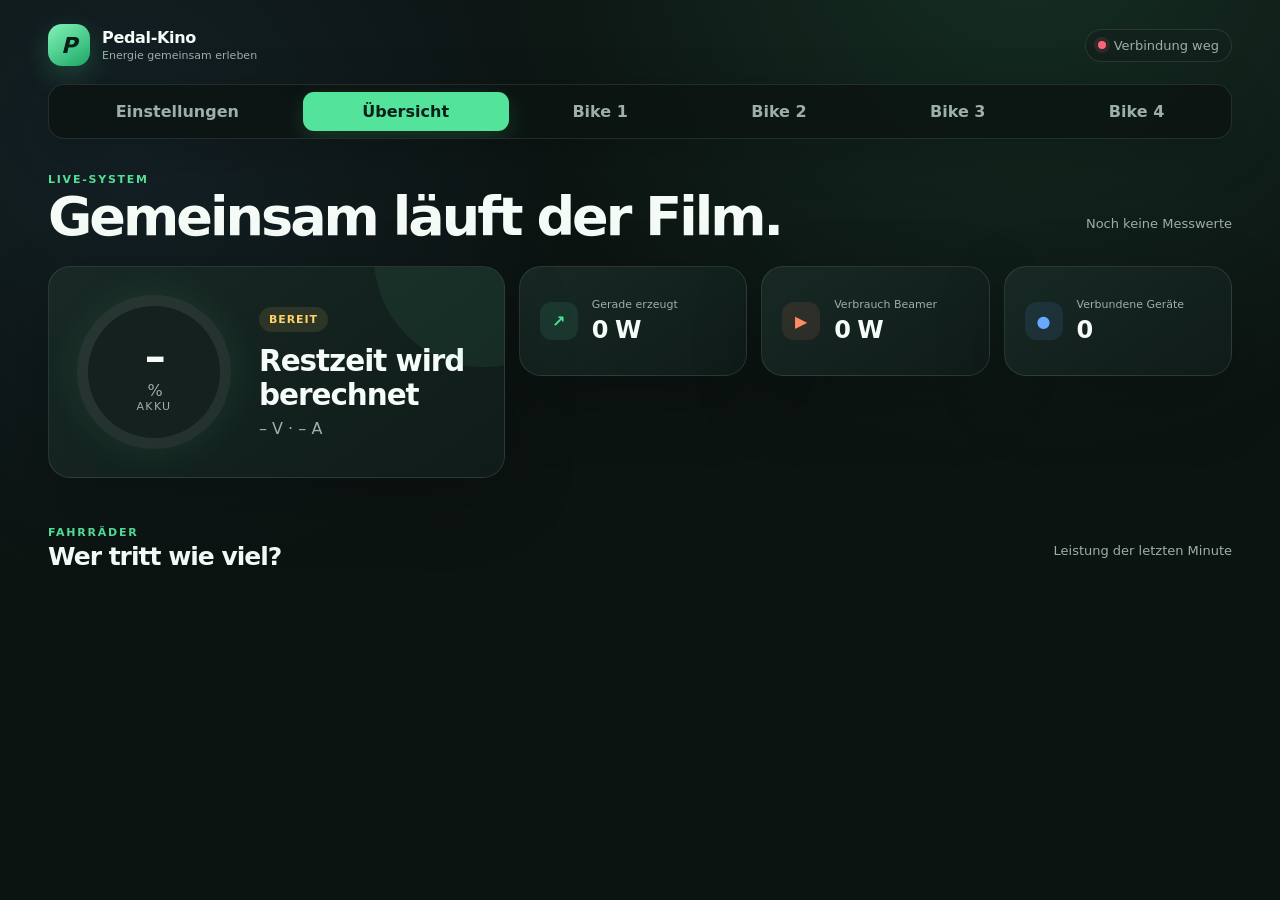
==== data/index.html @ 8c189a74 "Initial pedal generator project" ====
<!doctype html>
<html lang="de">
  <head>
    <meta charset="utf-8">
    <meta name="viewport" content="width=device-width, initial-scale=1, viewport-fit=cover">
    <meta name="theme-color" content="#101a17">
    <title>Pedal-Kino</title>
    <link rel="stylesheet" href="app.css">
  </head>
  <body>
    <header class="app-header">
      <a class="brand" href="#overview" aria-label="Pedal-Kino Übersicht">
        <span class="brand-mark" aria-hidden="true">P</span>
        <span><strong>Pedal-Kino</strong><small>Energie gemeinsam erleben</small></span>
      </a>
      <div id="connection-status" class="connection-status" data-state="connecting">
        <span class="status-dot"></span><span class="status-label">Verbinde …</span>
      </div>
    </header>

    <nav class="view-nav" aria-label="Ansicht wählen">
      <button type="button" data-view="settings">Einstellungen</button>
      <button type="button" data-view="overview" class="active">Übersicht</button>
      <button type="button" data-view="bike-1">Bike 1</button>
      <button type="button" data-view="bike-2">Bike 2</button>
      <button type="button" data-view="bike-3">Bike 3</button>
      <button type="button" data-view="bike-4">Bike 4</button>
    </nav>

    <main>
      <section id="view-overview" class="view active" aria-labelledby="overview-title">
        <div class="section-heading">
          <div><p class="eyebrow">Live-System</p><h1 id="overview-title">Gemeinsam läuft der Film.</h1></div>
          <p id="last-update" class="last-update">Noch keine Messwerte</p>
        </div>

        <div class="system-grid">
          <article class="battery-card panel">
            <div id="battery-ring" class="battery-ring" style="--value: 0">
              <div><strong id="battery-percent">–</strong><span>%</span><small>Akku</small></div>
            </div>
            <div class="battery-copy">
              <span id="flow-badge" class="flow-badge" data-state="balanced">Bereit</span>
              <h2 id="remaining-time">Restzeit wird berechnet</h2>
              <p><span id="battery-voltage">–</span> V · <span id="battery-current">–</span> A</p>
            </div>
          </article>

          <article class="metric-card panel">
            <span class="metric-icon generated" aria-hidden="true">↗</span>
            <div><small>Gerade erzeugt</small><strong><span id="generated-power">0</span> W</strong></div>
          </article>
          <article class="metric-card panel">
            <span class="metric-icon consumed" aria-hidden="true">▶</span>
            <div><small>Verbrauch Beamer</small><strong><span id="load-power">0</span> W</strong></div>
          </article>
          <article class="metric-card panel">
            <span class="metric-icon clients" aria-hidden="true">●</span>
            <div><small>Verbundene Geräte</small><strong id="client-count">0</strong></div>
          </article>
        </div>

        <div class="subheading"><div><p class="eyebrow">Fahrräder</p><h2>Wer tritt wie viel?</h2></div><p>Leistung der letzten Minute</p></div>
        <div id="bike-grid" class="bike-grid"></div>
      </section>

      <section id="view-bike" class="view" aria-live="polite">
        <div id="bike-detail"></div>
      </section>

      <section id="view-settings" class="view" aria-labelledby="settings-title">
        <div class="section-heading">
          <div><p class="eyebrow">Konfiguration</p><h1 id="settings-title">Einstellungen</h1></div>
        </div>

        <div class="settings-layout">
          <article class="panel settings-card">
            <div class="setting-copy"><h2>Datenquelle</h2><p>Im Demomodus entstehen realistische Testwerte direkt im Browser.</p></div>
            <label class="switch"><input id="demo-mode" type="checkbox"><span></span><b>Demo</b></label>
          </article>

          <article class="panel settings-card vertical">
            <div class="setting-copy"><h2>Aktive Fahrradplätze</h2><p>Alle vier Kanäle sind vorhanden. Deaktivierte Plätze erscheinen nicht in der Live-Auswertung.</p></div>
            <div id="bike-settings" class="bike-settings"></div>
          </article>

          <article class="panel settings-card info-card">
            <div class="setting-copy"><h2>Verbindung</h2><p>Smartphones verbinden sich direkt mit dem Access Point des ESP32.</p></div>
            <dl><div><dt>WLAN</dt><dd>Pedal-Kino</dd></div><div><dt>Adresse</dt><dd>192.168.4.1</dd></div><div><dt>WebSocket</dt><dd>/ws</dd></div></dl>
          </article>
        </div>
        <button id="save-settings" class="primary-button" type="button">Einstellungen speichern</button>
      </section>
    </main>

    <div id="toast" class="toast" role="status" aria-live="polite"></div>
    <script src="app.js"></script>
  </body>
</html>
---- data/app.css ----
:root {
  color-scheme: dark;
  --bg: #0c1412;
  --panel: #14211e;
  --panel-raised: #192a26;
  --line: rgba(225, 245, 236, 0.11);
  --text: #f5fbf7;
  --muted: #9cafaa;
  --green: #54e39a;
  --green-deep: #1ca968;
  --yellow: #ffd166;
  --orange: #ff8c61;
  --red: #ff647c;
  --blue: #68a9ff;
  --radius: 22px;
  --shadow: 0 24px 70px rgba(0, 0, 0, 0.24);
  font-family: Inter, ui-sans-serif, system-ui, -apple-system, BlinkMacSystemFont, "Segoe UI", sans-serif;
}

* { box-sizing: border-box; }
html { scroll-behavior: smooth; }
body {
  margin: 0;
  min-width: 320px;
  min-height: 100vh;
  color: var(--text);
  background:
    radial-gradient(circle at 80% -10%, rgba(84, 227, 154, 0.13), transparent 34rem),
    radial-gradient(circle at 10% 15%, rgba(104, 169, 255, 0.08), transparent 28rem),
    var(--bg);
}
button, input { font: inherit; }
button { color: inherit; }

.app-header {
  max-width: 1240px;
  margin: 0 auto;
  padding: 24px 28px 18px;
  display: flex;
  align-items: center;
  justify-content: space-between;
  gap: 20px;
}
.brand { color: inherit; text-decoration: none; display: flex; align-items: center; gap: 12px; }
.brand-mark {
  width: 42px; height: 42px; display: grid; place-items: center; border-radius: 14px;
  color: #092017; font-size: 22px; font-weight: 900; font-style: italic;
  background: linear-gradient(145deg, #83f3b8, var(--green-deep)); box-shadow: 0 10px 28px rgba(84, 227, 154, .22);
}
.brand strong, .brand small { display: block; }
.brand strong { letter-spacing: -.02em; }
.brand small { color: var(--muted); font-size: 11px; margin-top: 2px; }
.connection-status {
  display: flex; align-items: center; gap: 8px; padding: 8px 12px; border: 1px solid var(--line);
  border-radius: 999px; color: var(--muted); font-size: 13px; background: rgba(20, 33, 30, .72);
}
.status-dot { width: 8px; height: 8px; border-radius: 50%; background: var(--yellow); box-shadow: 0 0 0 4px rgba(255, 209, 102, .12); }
.connection-status[data-state="live"] .status-dot { background: var(--green); box-shadow: 0 0 0 4px rgba(84, 227, 154, .12); }
.connection-status[data-state="offline"] .status-dot { background: var(--red); box-shadow: 0 0 0 4px rgba(255, 100, 124, .12); }
.connection-status[data-state="demo"] .status-dot { background: var(--blue); box-shadow: 0 0 0 4px rgba(104, 169, 255, .12); }

.view-nav {
  position: sticky; top: 0; z-index: 20; max-width: 1184px; margin: 0 auto 34px; padding: 7px;
  display: flex; gap: 4px; overflow-x: auto; scrollbar-width: none; border: 1px solid var(--line);
  border-radius: 16px; background: rgba(12, 20, 18, .86); backdrop-filter: blur(18px); box-shadow: 0 12px 50px rgba(0, 0, 0, .18);
}
.view-nav::-webkit-scrollbar { display: none; }
.view-nav button {
  flex: 1 0 auto; min-width: 112px; padding: 10px 16px; border: 0; border-radius: 11px;
  background: transparent; color: var(--muted); font-weight: 700; cursor: pointer; transition: .2s ease;
}
.view-nav button:hover { color: var(--text); background: rgba(255, 255, 255, .04); }
.view-nav button.active { color: #092017; background: var(--green); box-shadow: 0 8px 22px rgba(84, 227, 154, .17); }
.view-nav button.disabled { opacity: .36; }

main { max-width: 1240px; margin: 0 auto; padding: 0 28px 64px; }
.view { display: none; animation: rise .3s ease; }
.view.active { display: block; }
@keyframes rise { from { opacity: 0; transform: translateY(7px); } }
.section-heading, .subheading { display: flex; align-items: end; justify-content: space-between; gap: 24px; margin-bottom: 22px; }
.section-heading h1 { margin: 3px 0 0; font-size: clamp(30px, 5vw, 54px); line-height: 1.02; letter-spacing: -.055em; }
.eyebrow { margin: 0; color: var(--green); text-transform: uppercase; letter-spacing: .16em; font-size: 11px; font-weight: 800; }
.last-update, .subheading > p { color: var(--muted); font-size: 13px; }
.panel { border: 1px solid var(--line); border-radius: var(--radius); background: linear-gradient(145deg, rgba(25, 42, 38, .94), rgba(16, 28, 25, .94)); box-shadow: var(--shadow); }

.system-grid { display: grid; grid-template-columns: 2fr repeat(3, 1fr); gap: 14px; margin-bottom: 48px; }
.battery-card { grid-row: span 2; display: flex; align-items: center; gap: 28px; padding: 28px; overflow: hidden; position: relative; }
.battery-card::after { content: ""; position: absolute; width: 220px; height: 220px; right: -90px; top: -120px; border-radius: 50%; background: rgba(84, 227, 154, .07); }
.battery-ring {
  --value: 0; flex: 0 0 auto; width: 154px; aspect-ratio: 1; padding: 11px; border-radius: 50%;
  background: conic-gradient(var(--green) calc(var(--value) * 1%), rgba(255,255,255,.07) 0);
  box-shadow: 0 0 40px rgba(84, 227, 154, .1);
}
.battery-ring > div { width: 100%; height: 100%; display: grid; place-content: center; text-align: center; border-radius: 50%; background: var(--panel); }
.battery-ring strong { font-size: 42px; letter-spacing: -.06em; }
.battery-ring span { color: var(--muted); margin-left: 2px; }
.battery-ring small { display: block; color: var(--muted); font-size: 11px; text-transform: uppercase; letter-spacing: .12em; }
.battery-copy h2 { margin: 12px 0 7px; font-size: clamp(20px, 2.3vw, 30px); letter-spacing: -.035em; }
.battery-copy p { margin: 0; color: var(--muted); }
.flow-badge { display: inline-flex; padding: 6px 10px; border-radius: 999px; color: var(--yellow); background: rgba(255, 209, 102, .1); font-size: 11px; font-weight: 800; text-transform: uppercase; letter-spacing: .08em; }
.flow-badge[data-state="charging"] { color: var(--green); background: rgba(84, 227, 154, .1); }
.flow-badge[data-state="discharging"] { color: var(--orange); background: rgba(255, 140, 97, .1); }
.metric-card { min-height: 110px; padding: 20px; display: flex; align-items: center; gap: 14px; }
.metric-icon { width: 38px; height: 38px; flex: 0 0 auto; display: grid; place-items: center; border-radius: 12px; font-weight: 900; }
.metric-icon.generated { color: var(--green); background: rgba(84,227,154,.1); }
.metric-icon.consumed { color: var(--orange); background: rgba(255,140,97,.1); }
.metric-icon.clients { color: var(--blue); background: rgba(104,169,255,.1); }
.metric-card small, .metric-card strong { display: block; }
.metric-card small { color: var(--muted); font-size: 11px; margin-bottom: 5px; }
.metric-card strong { font-size: 24px; letter-spacing: -.04em; }

.subheading { margin-bottom: 16px; }
.subheading h2 { margin: 3px 0 0; font-size: 25px; letter-spacing: -.04em; }
.bike-grid { display: grid; grid-template-columns: repeat(4, 1fr); gap: 14px; }
.bike-card { padding: 20px; cursor: pointer; transition: transform .2s ease, border-color .2s ease; overflow: hidden; }
.bike-card:hover { transform: translateY(-3px); border-color: rgba(84, 227, 154, .35); }
.bike-card.disabled { opacity: .46; filter: saturate(.3); cursor: default; }
.bike-card-head { display: flex; align-items: center; justify-content: space-between; }
.bike-number { display: grid; place-items: center; width: 34px; height: 34px; border-radius: 11px; color: #092017; background: var(--green); font-weight: 900; }
.bike-state { color: var(--muted); font-size: 11px; text-transform: uppercase; letter-spacing: .1em; }
.bike-power { margin: -4px 0 5px; font-size: 42px; line-height: 1; letter-spacing: -.06em; }
.bike-power small { color: var(--muted); font-size: 16px; letter-spacing: 0; }
.bike-energy { margin: 0; color: var(--muted); font-size: 13px; }
.sparkline { width: calc(100% + 40px); height: 66px; margin: 18px -20px -20px; display: block; }
.sparkline path.area { fill: rgba(84, 227, 154, .08); }
.sparkline polyline { fill: none; stroke: var(--green); stroke-width: 2.2; vector-effect: non-scaling-stroke; }

.needle-gauge { display: block; overflow: visible; }
.needle-gauge.compact { width: 100%; height: 112px; margin: 12px auto 0; }
.needle-gauge.large { position: absolute; width: min(43%, 270px); right: 30px; top: 50%; transform: translateY(-52%); }
.gauge-track, .gauge-zone { fill: none; stroke-width: 8; stroke-linecap: round; }
.gauge-track { stroke: rgba(255,255,255,.07); }
.gauge-zone.low { stroke: var(--orange); }
.gauge-zone.good { stroke: var(--green); }
.gauge-zone.peak { stroke: var(--yellow); }
.gauge-ticks line { stroke: rgba(245,251,247,.48); stroke-width: 1.4; }
.gauge-labels text { fill: var(--muted); font-size: 7px; text-anchor: middle; dominant-baseline: middle; }
.gauge-needle { transform-origin: 90px 87px; transition: transform .45s cubic-bezier(.2,.8,.2,1); }
.gauge-needle path { fill: var(--text); filter: drop-shadow(0 3px 3px rgba(0,0,0,.45)); }
.gauge-hub { fill: var(--panel-raised); stroke: var(--text); stroke-width: 3; }

.bike-detail-header { display: flex; align-items: center; justify-content: space-between; gap: 20px; margin-bottom: 20px; }
.bike-detail-header h1 { margin: 2px 0 0; font-size: clamp(34px, 7vw, 64px); letter-spacing: -.06em; }
.live-chip { color: var(--green); font-size: 12px; font-weight: 800; text-transform: uppercase; letter-spacing: .1em; }
.detail-grid { display: grid; grid-template-columns: 1.6fr 1fr; gap: 14px; }
.power-stage { min-height: 350px; padding: 34px; display: flex; flex-direction: column; justify-content: space-between; position: relative; overflow: hidden; }
.power-stage::after { content: ""; position: absolute; width: 320px; height: 320px; right: -130px; bottom: -170px; border-radius: 50%; background: rgba(84,227,154,.09); }
.power-stage .giant-power { font-size: clamp(80px, 15vw, 150px); line-height: .85; letter-spacing: -.08em; font-weight: 850; }
.power-stage .giant-power small { font-size: .2em; color: var(--muted); letter-spacing: 0; }
.power-stage-copy { position: relative; z-index: 2; }
.effort-bar { height: 10px; border-radius: 99px; overflow: hidden; background: rgba(255,255,255,.07); }
.effort-bar span { display: block; height: 100%; width: 0; border-radius: inherit; background: linear-gradient(90deg, var(--green-deep), var(--green), var(--yellow)); transition: width .5s ease; }
.detail-side { display: grid; gap: 14px; }
.detail-metric { padding: 26px; }
.detail-metric small { color: var(--muted); }
.detail-metric strong { display: block; margin-top: 8px; font-size: 34px; letter-spacing: -.05em; }
.history-panel { grid-column: 1 / -1; padding: 24px; }
.history-panel h2 { margin: 0 0 18px; font-size: 18px; }
.history-panel .sparkline { width: 100%; height: 150px; margin: 0; }

.settings-layout { display: grid; gap: 14px; max-width: 850px; }
.settings-card { padding: 24px; display: flex; align-items: center; justify-content: space-between; gap: 30px; }
.settings-card.vertical { display: block; }
.setting-copy h2 { margin: 0 0 6px; font-size: 19px; }
.setting-copy p { margin: 0; color: var(--muted); line-height: 1.55; font-size: 14px; }
.switch { display: flex; align-items: center; gap: 9px; cursor: pointer; }
.switch input { position: absolute; opacity: 0; pointer-events: none; }
.switch span { width: 46px; height: 26px; border-radius: 99px; padding: 3px; background: #34443f; transition: .2s; }
.switch span::after { content: ""; display: block; width: 20px; height: 20px; border-radius: 50%; background: white; transition: .2s; }
.switch input:checked + span { background: var(--green-deep); }
.switch input:checked + span::after { transform: translateX(20px); }
.switch b { font-size: 13px; }
.bike-settings { display: grid; grid-template-columns: repeat(4, 1fr); gap: 10px; margin-top: 20px; }
.bike-toggle { cursor: pointer; }
.bike-toggle input { position: absolute; opacity: 0; }
.bike-toggle span { display: block; padding: 18px 10px; text-align: center; border: 1px solid var(--line); border-radius: 14px; color: var(--muted); font-weight: 800; transition: .2s; }
.bike-toggle input:checked + span { color: var(--green); border-color: rgba(84,227,154,.4); background: rgba(84,227,154,.08); }
.info-card dl { min-width: 230px; margin: 0; }
.info-card dl div { display: flex; justify-content: space-between; gap: 22px; padding: 6px 0; }
.info-card dt { color: var(--muted); }
.info-card dd { margin: 0; font-weight: 700; }
.primary-button { margin-top: 18px; padding: 13px 20px; border: 0; border-radius: 12px; color: #092017; background: var(--green); font-weight: 850; cursor: pointer; box-shadow: 0 10px 30px rgba(84,227,154,.16); }
.toast { position: fixed; left: 50%; bottom: 24px; z-index: 50; transform: translate(-50%, 20px); padding: 11px 16px; border-radius: 999px; color: #092017; background: var(--green); font-weight: 800; font-size: 13px; opacity: 0; pointer-events: none; transition: .25s ease; }
.toast.show { opacity: 1; transform: translate(-50%, 0); }

@media (max-width: 980px) {
  .system-grid { grid-template-columns: repeat(3, 1fr); }
  .battery-card { grid-column: 1 / -1; grid-row: auto; }
  .bike-grid { grid-template-columns: repeat(2, 1fr); }
}
@media (max-width: 680px) {
  .app-header { padding: 17px 16px 14px; }
  .brand small { display: none; }
  .status-label { max-width: 90px; overflow: hidden; text-overflow: ellipsis; white-space: nowrap; }
  .view-nav { margin: 0 10px 26px; border-radius: 14px; }
  .view-nav button { min-width: auto; padding: 10px 13px; }
  main { padding: 0 16px 42px; }
  .section-heading { align-items: start; display: block; }
  .last-update { margin-top: 10px; }
  .system-grid { grid-template-columns: 1fr 1fr; }
  .battery-card { padding: 22px; gap: 20px; }
  .battery-ring { width: 112px; }
  .battery-ring strong { font-size: 31px; }
  .metric-card:last-child { grid-column: 1 / -1; }
  .bike-grid { grid-template-columns: 1fr; }
  .subheading > p { display: none; }
  .detail-grid { grid-template-columns: 1fr; }
  .power-stage { min-height: 300px; padding: 26px; }
  .needle-gauge.large { position: relative; width: min(100%, 280px); right: auto; top: auto; transform: none; margin: 8px auto -4px; }
  .history-panel { grid-column: auto; }
  .bike-settings { grid-template-columns: 1fr 1fr; }
  .settings-card { align-items: flex-start; }
  .info-card { display: block; }
  .info-card dl { margin-top: 18px; min-width: 0; }
}
@media (max-width: 420px) {
  .connection-status { padding: 8px; }
  .connection-status .status-label { display: none; }
  .view-nav button { font-size: 12px; padding: 10px 11px; }
  .battery-card { display: block; }
  .battery-ring { margin-bottom: 18px; }
  .system-grid { grid-template-columns: 1fr; }
  .metric-card:last-child { grid-column: auto; }
}
@media (prefers-reduced-motion: reduce) { *, *::before, *::after { scroll-behavior: auto !important; transition-duration: .01ms !important; animation-duration: .01ms !important; } }
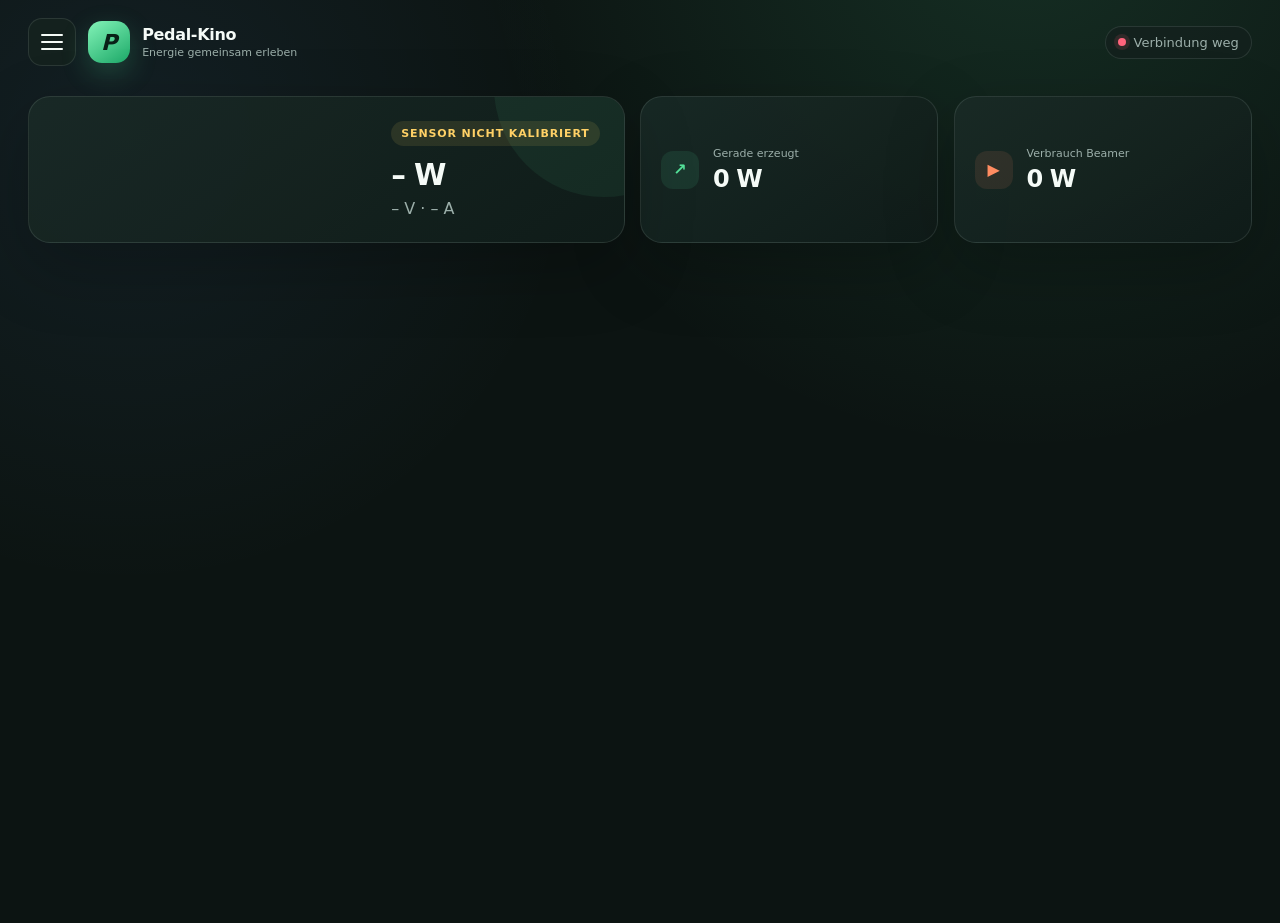
==== commit 51e07814: "calibration done, multiple bikers" ====
--- a/data/index.html
+++ b/data/index.html
@@ -9,39 +9,36 @@
   </head>
   <body>
     <header class="app-header">
-      <a class="brand" href="#overview" aria-label="Pedal-Kino Übersicht">
-        <span class="brand-mark" aria-hidden="true">P</span>
-        <span><strong>Pedal-Kino</strong><small>Energie gemeinsam erleben</small></span>
-      </a>
+      <div class="header-start">
+        <button id="menu-toggle" class="menu-toggle" type="button" aria-expanded="false" aria-controls="main-navigation" aria-label="Navigation öffnen"><span></span><span></span><span></span></button>
+        <a class="brand" href="#overview" aria-label="Pedal-Kino Übersicht">
+          <span class="brand-mark" aria-hidden="true">P</span>
+          <span><strong>Pedal-Kino</strong><small>Energie gemeinsam erleben</small></span>
+        </a>
+      </div>
       <div id="connection-status" class="connection-status" data-state="connecting">
         <span class="status-dot"></span><span class="status-label">Verbinde …</span>
       </div>
     </header>
 
-    <nav class="view-nav" aria-label="Ansicht wählen">
-      <button type="button" data-view="settings">Einstellungen</button>
+    <nav id="main-navigation" class="view-nav" aria-label="Ansicht wählen">
       <button type="button" data-view="overview" class="active">Übersicht</button>
       <button type="button" data-view="bike-1">Bike 1</button>
       <button type="button" data-view="bike-2">Bike 2</button>
       <button type="button" data-view="bike-3">Bike 3</button>
       <button type="button" data-view="bike-4">Bike 4</button>
+      <button type="button" data-view="ranking">Rangliste</button>
+      <button type="button" data-view="settings">Einstellungen</button>
     </nav>
 
     <main>
-      <section id="view-overview" class="view active" aria-labelledby="overview-title">
-        <div class="section-heading">
-          <div><p class="eyebrow">Live-System</p><h1 id="overview-title">Gemeinsam läuft der Film.</h1></div>
-          <p id="last-update" class="last-update">Noch keine Messwerte</p>
-        </div>
-
+      <section id="view-overview" class="view active" aria-label="Übersicht">
         <div class="system-grid">
           <article class="battery-card panel">
-            <div id="battery-ring" class="battery-ring" style="--value: 0">
-              <div><strong id="battery-percent">–</strong><span>%</span><small>Akku</small></div>
-            </div>
+            <div id="battery-flow-gauge" class="battery-flow-gauge"></div>
             <div class="battery-copy">
-              <span id="flow-badge" class="flow-badge" data-state="balanced">Bereit</span>
-              <h2 id="remaining-time">Restzeit wird berechnet</h2>
+              <span id="flow-badge" class="flow-badge" data-state="unknown">Sensor nicht kalibriert</span>
+              <h2><span id="battery-power">–</span> W</h2>
               <p><span id="battery-voltage">–</span> V · <span id="battery-current">–</span> A</p>
             </div>
           </article>
@@ -54,13 +51,8 @@
             <span class="metric-icon consumed" aria-hidden="true">▶</span>
             <div><small>Verbrauch Beamer</small><strong><span id="load-power">0</span> W</strong></div>
           </article>
-          <article class="metric-card panel">
-            <span class="metric-icon clients" aria-hidden="true">●</span>
-            <div><small>Verbundene Geräte</small><strong id="client-count">0</strong></div>
-          </article>
         </div>
 
-        <div class="subheading"><div><p class="eyebrow">Fahrräder</p><h2>Wer tritt wie viel?</h2></div><p>Leistung der letzten Minute</p></div>
         <div id="bike-grid" class="bike-grid"></div>
       </section>
 
@@ -68,12 +60,26 @@
         <div id="bike-detail"></div>
       </section>
 
+      <section id="view-ranking" class="view" aria-labelledby="ranking-title">
+        <div class="section-heading compact-heading">
+          <div><p class="eyebrow">Alle Fahrer</p><h1 id="ranking-title">Rangliste</h1></div>
+          <button id="reset-ranking" class="ranking-reset" type="button">Rangliste zurücksetzen</button>
+        </div>
+        <div id="ranking-list" class="ranking-list"></div>
+      </section>
+
       <section id="view-settings" class="view" aria-labelledby="settings-title">
         <div class="section-heading">
           <div><p class="eyebrow">Konfiguration</p><h1 id="settings-title">Einstellungen</h1></div>
         </div>
 
-        <div class="settings-layout">
+        <nav class="settings-subnav" aria-label="Einstellungsbereich">
+          <button type="button" class="active" data-settings-pane="general">Allgemein</button>
+          <button type="button" data-settings-pane="calibration">Kalibrieren 🔒</button>
+        </nav>
+
+        <section id="settings-general" class="settings-pane active">
+          <div class="settings-layout">
           <article class="panel settings-card">
             <div class="setting-copy"><h2>Datenquelle</h2><p>Im Demomodus entstehen realistische Testwerte direkt im Browser.</p></div>
             <label class="switch"><input id="demo-mode" type="checkbox"><span></span><b>Demo</b></label>
@@ -84,12 +90,46 @@
             <div id="bike-settings" class="bike-settings"></div>
           </article>
 
+          <article class="panel settings-card vertical">
+            <div class="setting-copy"><h2>Heim-WLAN</h2><p>Neue Zugangsdaten werden dauerhaft im ESP32 gespeichert. Nach dem Speichern startet er neu. Ist dieses WLAN nicht erreichbar, öffnet er wieder den Access Point „Pedal-Kino“.</p></div>
+            <div class="wifi-fields">
+              <label><span>WLAN-Name (SSID)</span><input id="wifi-ssid" type="text" maxlength="32" autocomplete="off" placeholder="z. B. MeinWLAN"></label>
+              <label><span>Passwort</span><input id="wifi-password" type="password" maxlength="63" autocomplete="new-password" placeholder="WLAN-Passwort"></label>
+            </div>
+          </article>
+
           <article class="panel settings-card info-card">
-            <div class="setting-copy"><h2>Verbindung</h2><p>Smartphones verbinden sich direkt mit dem Access Point des ESP32.</p></div>
-            <dl><div><dt>WLAN</dt><dd>Pedal-Kino</dd></div><div><dt>Adresse</dt><dd>192.168.4.1</dd></div><div><dt>WebSocket</dt><dd>/ws</dd></div></dl>
+            <div class="setting-copy"><h2>Verbindung</h2><p>Aktueller Netzwerkstatus des ESP32.</p></div>
+            <dl><div><dt>Modus</dt><dd id="network-mode">–</dd></div><div><dt>WLAN</dt><dd id="network-ssid">–</dd></div><div><dt>Adresse</dt><dd id="network-address">–</dd></div><div><dt>Verbundene Geräte</dt><dd id="client-count">0</dd></div><div><dt>WebSocket</dt><dd>/ws</dd></div></dl>
           </article>
-        </div>
-        <button id="save-settings" class="primary-button" type="button">Einstellungen speichern</button>
+
+            <article class="panel settings-card vertical">
+            <div class="setting-copy"><h2>ADC-Rohwerte</h2><p>Live-Mittelwert sowie Minimum und Maximum aus dem jeweils letzten 500-ms-Messfenster.</p></div>
+            <div class="adc-table-wrap">
+              <table class="adc-table">
+                <thead><tr><th>Kanal</th><th>GPIO</th><th>Rohwert</th><th>Min</th><th>Max</th><th>Status</th></tr></thead>
+                <tbody id="adc-raw-values"><tr><td colspan="6">Noch keine Messwerte</td></tr></tbody>
+              </table>
+            </div>
+            </article>
+          </div>
+          <button id="save-settings" class="primary-button" type="button">Einstellungen speichern</button>
+        </section>
+
+        <section id="settings-calibration" class="settings-pane" aria-labelledby="calibration-title">
+          <aside class="calibration-warning" role="alert">
+            <strong>Warnung: Kalibrierung nur durch fachkundige Personen</strong>
+            <p>Nur durchführen, wenn du den Messaufbau sicher beherrschst und ein strombegrenztes Labornetzteil sowie ein geeignetes Referenzmessgerät zur Verfügung hast. Falsche Verdrahtung oder Stromstärken können Sensoren, ESP32, Leitungen und Netzteil beschädigen und zu gefährlicher Erwärmung führen.</p>
+          </aside>
+          <div class="calibration-heading">
+            <div><p class="eyebrow">Messwerte</p><h2 id="calibration-title">Sensoren kalibrieren</h2></div>
+            <div class="calibration-heading-actions">
+              <p>Der angezeigte ADC-Rohwert ist über 500 ms gemittelt. Lege den Referenzwert exakt an, kontrolliere ihn mit dem Referenzmessgerät und speichere dann den Punkt.</p>
+              <a class="secondary-button" href="/calibration.json" download="pedal-kino-calibration.json">Kalibrierdatei herunterladen</a>
+            </div>
+          </div>
+          <div id="calibration-sensors" class="calibration-sensors"></div>
+        </section>
       </section>
     </main>
 
--- a/data/app.css
+++ b/data/app.css
@@ -33,14 +33,19 @@
 button { color: inherit; }
 
 .app-header {
-  max-width: 1240px;
-  margin: 0 auto;
-  padding: 24px 28px 18px;
+  width: 100%;
+  padding: 18px clamp(16px, 2.2vw, 42px);
   display: flex;
   align-items: center;
   justify-content: space-between;
   gap: 20px;
 }
+.header-start { display: flex; align-items: center; gap: 12px; }
+.menu-toggle { width: 48px; height: 48px; flex: 0 0 auto; padding: 12px; display: grid; align-content: center; gap: 5px; border: 1px solid var(--line); border-radius: 14px; background: var(--panel); cursor: pointer; }
+.menu-toggle span { display: block; width: 100%; height: 2px; border-radius: 2px; background: var(--text); transition: transform .2s ease, opacity .2s ease; }
+.menu-toggle[aria-expanded="true"] span:first-child { transform: translateY(7px) rotate(45deg); }
+.menu-toggle[aria-expanded="true"] span:nth-child(2) { opacity: 0; }
+.menu-toggle[aria-expanded="true"] span:last-child { transform: translateY(-7px) rotate(-45deg); }
 .brand { color: inherit; text-decoration: none; display: flex; align-items: center; gap: 12px; }
 .brand-mark {
   width: 42px; height: 42px; display: grid; place-items: center; border-radius: 14px;
@@ -60,22 +65,22 @@
 .connection-status[data-state="demo"] .status-dot { background: var(--blue); box-shadow: 0 0 0 4px rgba(104, 169, 255, .12); }
 
 .view-nav {
-  position: sticky; top: 0; z-index: 20; max-width: 1184px; margin: 0 auto 34px; padding: 7px;
-  display: flex; gap: 4px; overflow-x: auto; scrollbar-width: none; border: 1px solid var(--line);
-  border-radius: 16px; background: rgba(12, 20, 18, .86); backdrop-filter: blur(18px); box-shadow: 0 12px 50px rgba(0, 0, 0, .18);
-}
-.view-nav::-webkit-scrollbar { display: none; }
+  position: fixed; top: 78px; left: clamp(16px, 2.2vw, 42px); z-index: 30; width: min(360px, calc(100vw - 32px)); padding: 10px;
+  display: grid; gap: 6px; border: 1px solid var(--line); visibility: hidden; opacity: 0; transform: translateY(-8px); pointer-events: none;
+  border-radius: 18px; background: rgba(12, 20, 18, .97); backdrop-filter: blur(18px); box-shadow: 0 24px 70px rgba(0, 0, 0, .42); transition: opacity .2s ease, transform .2s ease, visibility .2s;
+}
+.view-nav.open { visibility: visible; opacity: 1; transform: translateY(0); pointer-events: auto; }
 .view-nav button {
-  flex: 1 0 auto; min-width: 112px; padding: 10px 16px; border: 0; border-radius: 11px;
-  background: transparent; color: var(--muted); font-weight: 700; cursor: pointer; transition: .2s ease;
+  width: 100%; min-height: 54px; padding: 13px 18px; border: 0; border-radius: 12px; text-align: left;
+  background: transparent; color: var(--muted); font-size: 18px; font-weight: 800; cursor: pointer; transition: .2s ease;
 }
 .view-nav button:hover { color: var(--text); background: rgba(255, 255, 255, .04); }
 .view-nav button.active { color: #092017; background: var(--green); box-shadow: 0 8px 22px rgba(84, 227, 154, .17); }
 .view-nav button.disabled { opacity: .36; }
 
-main { max-width: 1240px; margin: 0 auto; padding: 0 28px 64px; }
+main { width: 100%; min-height: calc(100vh - 84px); padding: 12px clamp(16px, 2.2vw, 42px) clamp(28px, 4vw, 64px); }
 .view { display: none; animation: rise .3s ease; }
-.view.active { display: block; }
+.view.active { display: block; min-height: calc(100vh - 124px); }
 @keyframes rise { from { opacity: 0; transform: translateY(7px); } }
 .section-heading, .subheading { display: flex; align-items: end; justify-content: space-between; gap: 24px; margin-bottom: 22px; }
 .section-heading h1 { margin: 3px 0 0; font-size: clamp(30px, 5vw, 54px); line-height: 1.02; letter-spacing: -.055em; }
@@ -83,18 +88,23 @@
 .last-update, .subheading > p { color: var(--muted); font-size: 13px; }
 .panel { border: 1px solid var(--line); border-radius: var(--radius); background: linear-gradient(145deg, rgba(25, 42, 38, .94), rgba(16, 28, 25, .94)); box-shadow: var(--shadow); }
 
-.system-grid { display: grid; grid-template-columns: 2fr repeat(3, 1fr); gap: 14px; margin-bottom: 48px; }
-.battery-card { grid-row: span 2; display: flex; align-items: center; gap: 28px; padding: 28px; overflow: hidden; position: relative; }
+.system-grid { display: grid; grid-template-columns: minmax(390px, 2fr) repeat(2, minmax(190px, 1fr)); gap: clamp(10px, 1.2vw, 20px); margin-bottom: clamp(12px, 1.5vw, 24px); }
+.battery-card { display: flex; align-items: center; gap: 24px; padding: 24px; overflow: hidden; position: relative; }
 .battery-card::after { content: ""; position: absolute; width: 220px; height: 220px; right: -90px; top: -120px; border-radius: 50%; background: rgba(84, 227, 154, .07); }
-.battery-ring {
-  --value: 0; flex: 0 0 auto; width: 154px; aspect-ratio: 1; padding: 11px; border-radius: 50%;
-  background: conic-gradient(var(--green) calc(var(--value) * 1%), rgba(255,255,255,.07) 0);
-  box-shadow: 0 0 40px rgba(84, 227, 154, .1);
-}
-.battery-ring > div { width: 100%; height: 100%; display: grid; place-content: center; text-align: center; border-radius: 50%; background: var(--panel); }
-.battery-ring strong { font-size: 42px; letter-spacing: -.06em; }
-.battery-ring span { color: var(--muted); margin-left: 2px; }
-.battery-ring small { display: block; color: var(--muted); font-size: 11px; text-transform: uppercase; letter-spacing: .12em; }
+.battery-flow-gauge { flex: 1 1 260px; min-width: 210px; max-width: 320px; position: relative; z-index: 1; }
+.battery-flow-svg { width: 100%; display: block; overflow: visible; }
+.battery-flow-discharge, .battery-flow-charge { fill: none; stroke-width: 10; stroke-linecap: round; }
+.battery-flow-discharge { stroke: var(--orange); }
+.battery-flow-charge { stroke: var(--green); }
+.battery-flow-ticks line { stroke: rgba(245,251,247,.55); stroke-width: 1.5; }
+.battery-flow-ticks text { fill: var(--muted); font-size: 8px; text-anchor: middle; dominant-baseline: middle; }
+.battery-flow-needle { transform-origin: 110px 100px; transition: transform .45s cubic-bezier(.2,.8,.2,1); }
+.battery-flow-needle path { fill: var(--text); filter: drop-shadow(0 3px 3px rgba(0,0,0,.45)); }
+.battery-flow-needle.unavailable { opacity: .25; }
+.battery-flow-side { font-size: 10px; font-weight: 800; text-transform: uppercase; letter-spacing: .07em; }
+.battery-flow-side.discharge { fill: var(--orange); }
+.battery-flow-side.charge { fill: var(--green); }
+.battery-copy { min-width: 145px; position: relative; z-index: 1; }
 .battery-copy h2 { margin: 12px 0 7px; font-size: clamp(20px, 2.3vw, 30px); letter-spacing: -.035em; }
 .battery-copy p { margin: 0; color: var(--muted); }
 .flow-badge { display: inline-flex; padding: 6px 10px; border-radius: 999px; color: var(--yellow); background: rgba(255, 209, 102, .1); font-size: 11px; font-weight: 800; text-transform: uppercase; letter-spacing: .08em; }
@@ -111,16 +121,25 @@
 
 .subheading { margin-bottom: 16px; }
 .subheading h2 { margin: 3px 0 0; font-size: 25px; letter-spacing: -.04em; }
-.bike-grid { display: grid; grid-template-columns: repeat(4, 1fr); gap: 14px; }
+.bike-grid { display: grid; grid-template-columns: repeat(auto-fit, minmax(min(280px, 100%), 1fr)); gap: clamp(10px, 1.2vw, 20px); }
 .bike-card { padding: 20px; cursor: pointer; transition: transform .2s ease, border-color .2s ease; overflow: hidden; }
 .bike-card:hover { transform: translateY(-3px); border-color: rgba(84, 227, 154, .35); }
 .bike-card.disabled { opacity: .46; filter: saturate(.3); cursor: default; }
-.bike-card-head { display: flex; align-items: center; justify-content: space-between; }
+.bike-card-head { display: flex; align-items: center; justify-content: space-between; gap: 12px; }
+.bike-identity { display: flex; align-items: center; gap: 10px; }
+.bike-rider { display: grid; justify-items: start; }
+.bike-rider small { margin-top: 1px; color: var(--muted); font-size: 10px; }
+.bike-rider small.placeholder { visibility: hidden; }
+.rider-name { font-size: 17px; font-weight: 850; }
 .bike-number { display: grid; place-items: center; width: 34px; height: 34px; border-radius: 11px; color: #092017; background: var(--green); font-weight: 900; }
 .bike-state { color: var(--muted); font-size: 11px; text-transform: uppercase; letter-spacing: .1em; }
 .bike-power { margin: -4px 0 5px; font-size: 42px; line-height: 1; letter-spacing: -.06em; }
 .bike-power small { color: var(--muted); font-size: 16px; letter-spacing: 0; }
 .bike-energy { margin: 0; color: var(--muted); font-size: 13px; }
+.bike-energy-row { display: flex; align-items: center; justify-content: space-between; gap: 10px; }
+.energy-reset { padding: 7px 10px; border: 1px solid var(--line); border-radius: 8px; color: var(--muted); background: rgba(255,255,255,.03); font-size: 11px; font-weight: 800; cursor: pointer; white-space: nowrap; }
+.energy-reset:hover { color: var(--text); border-color: rgba(84,227,154,.35); }
+.detail-reset { margin-top: 14px; padding: 8px 10px; font-size: 11px; }
 .sparkline { width: calc(100% + 40px); height: 66px; margin: 18px -20px -20px; display: block; }
 .sparkline path.area { fill: rgba(84, 227, 154, .08); }
 .sparkline polyline { fill: none; stroke: var(--green); stroke-width: 2.2; vector-effect: non-scaling-stroke; }
@@ -142,7 +161,7 @@
 .bike-detail-header { display: flex; align-items: center; justify-content: space-between; gap: 20px; margin-bottom: 20px; }
 .bike-detail-header h1 { margin: 2px 0 0; font-size: clamp(34px, 7vw, 64px); letter-spacing: -.06em; }
 .live-chip { color: var(--green); font-size: 12px; font-weight: 800; text-transform: uppercase; letter-spacing: .1em; }
-.detail-grid { display: grid; grid-template-columns: 1.6fr 1fr; gap: 14px; }
+.detail-grid { min-height: calc(100vh - 210px); display: grid; grid-template-columns: minmax(0, 1.7fr) minmax(280px, 1fr); gap: clamp(10px, 1.2vw, 20px); }
 .power-stage { min-height: 350px; padding: 34px; display: flex; flex-direction: column; justify-content: space-between; position: relative; overflow: hidden; }
 .power-stage::after { content: ""; position: absolute; width: 320px; height: 320px; right: -130px; bottom: -170px; border-radius: 50%; background: rgba(84,227,154,.09); }
 .power-stage .giant-power { font-size: clamp(80px, 15vw, 150px); line-height: .85; letter-spacing: -.08em; font-weight: 850; }
@@ -158,7 +177,28 @@
 .history-panel h2 { margin: 0 0 18px; font-size: 18px; }
 .history-panel .sparkline { width: 100%; height: 150px; margin: 0; }
 
-.settings-layout { display: grid; gap: 14px; max-width: 850px; }
+.ranking-list { display: grid; gap: 10px; }
+.ranking-entry { min-height: 82px; padding: 16px 22px; display: grid; grid-template-columns: 64px minmax(150px, 1fr) minmax(110px, auto) minmax(90px, auto); align-items: center; gap: 18px; }
+.ranking-position { color: var(--green); font-size: 28px; font-weight: 900; }
+.ranking-rider strong, .ranking-rider small { display: block; }
+.ranking-rider strong { font-size: 20px; }
+.ranking-rider small, .ranking-bike { margin-top: 3px; color: var(--muted); font-size: 12px; }
+.rider-name-edit { margin-top: 7px; padding: 0; border: 0; color: var(--green); background: transparent; font: inherit; font-size: 11px; font-weight: 800; cursor: pointer; }
+.bike-rider .rider-name-edit { margin-top: 3px; }
+.detail-name-edit { margin-top: 8px; font-size: 13px; }
+.ranking-energy { text-align: right; font-size: 28px; font-weight: 850; }
+.ranking-energy small { color: var(--muted); font-size: 13px; }
+.ranking-live { justify-self: end; padding: 6px 9px; border-radius: 999px; color: var(--green); background: rgba(84,227,154,.1); font-size: 10px; font-weight: 850; text-transform: uppercase; letter-spacing: .07em; }
+.ranking-empty { padding: 32px; color: var(--muted); text-align: center; }
+.compact-heading { margin-bottom: 16px; }
+.ranking-reset { padding: 10px 14px; border: 1px solid rgba(255,140,97,.4); border-radius: 10px; color: var(--orange); background: rgba(255,140,97,.08); font-weight: 800; cursor: pointer; }
+.ranking-reset:hover { border-color: var(--orange); background: rgba(255,140,97,.14); }
+.settings-layout { display: grid; grid-template-columns: repeat(auto-fit, minmax(min(400px, 100%), 1fr)); gap: 14px; }
+.settings-subnav { width: fit-content; margin: 0 0 18px; padding: 5px; display: flex; gap: 4px; border: 1px solid var(--line); border-radius: 13px; background: rgba(4,12,10,.34); }
+.settings-subnav button { padding: 9px 15px; border: 0; border-radius: 9px; color: var(--muted); background: transparent; font-weight: 800; cursor: pointer; }
+.settings-subnav button.active { color: #092017; background: var(--green); }
+.settings-pane { display: none; }
+.settings-pane.active { display: block; }
 .settings-card { padding: 24px; display: flex; align-items: center; justify-content: space-between; gap: 30px; }
 .settings-card.vertical { display: block; }
 .setting-copy h2 { margin: 0 0 6px; font-size: 19px; }
@@ -175,33 +215,87 @@
 .bike-toggle input { position: absolute; opacity: 0; }
 .bike-toggle span { display: block; padding: 18px 10px; text-align: center; border: 1px solid var(--line); border-radius: 14px; color: var(--muted); font-weight: 800; transition: .2s; }
 .bike-toggle input:checked + span { color: var(--green); border-color: rgba(84,227,154,.4); background: rgba(84,227,154,.08); }
+.wifi-fields { display: grid; grid-template-columns: 1fr 1fr; gap: 14px; margin-top: 20px; }
+.wifi-fields label { display: grid; gap: 7px; color: var(--muted); font-size: 13px; font-weight: 700; }
+.wifi-fields input { width: 100%; box-sizing: border-box; padding: 12px 13px; border: 1px solid var(--line); border-radius: 10px; color: var(--text); background: rgba(4,12,10,.45); outline: none; }
+.wifi-fields input:focus { border-color: var(--green); box-shadow: 0 0 0 3px rgba(84,227,154,.1); }
+.adc-table-wrap { margin-top: 18px; overflow-x: auto; }
+.adc-table { width: 100%; border-collapse: collapse; font-variant-numeric: tabular-nums; }
+.adc-table th, .adc-table td { padding: 10px 12px; border-bottom: 1px solid var(--line); text-align: right; white-space: nowrap; }
+.adc-table th:first-child, .adc-table td:first-child { padding-left: 0; text-align: left; }
+.adc-table th { color: var(--muted); font-size: 12px; text-transform: uppercase; letter-spacing: .06em; }
+.adc-table td { font-weight: 700; }
+.adc-table .adc-ok { color: var(--green); }
+.adc-table .adc-fault { color: var(--red); }
 .info-card dl { min-width: 230px; margin: 0; }
 .info-card dl div { display: flex; justify-content: space-between; gap: 22px; padding: 6px 0; }
 .info-card dt { color: var(--muted); }
 .info-card dd { margin: 0; font-weight: 700; }
 .primary-button { margin-top: 18px; padding: 13px 20px; border: 0; border-radius: 12px; color: #092017; background: var(--green); font-weight: 850; cursor: pointer; box-shadow: 0 10px 30px rgba(84,227,154,.16); }
+.calibration-warning { margin: 0 0 20px; padding: 18px 20px; border: 1px solid rgba(255,100,124,.46); border-radius: 16px; color: #ffdbe1; background: rgba(255,100,124,.1); }
+.calibration-warning strong { display: block; color: var(--red); font-size: 17px; }
+.calibration-warning p { max-width: 980px; margin: 7px 0 0; line-height: 1.55; }
+.calibration-heading { margin: 4px 0 18px; display: flex; align-items: end; justify-content: space-between; gap: 30px; }
+.calibration-heading h2 { margin: 3px 0 0; font-size: 26px; letter-spacing: -.04em; }
+.calibration-heading-actions { max-width: 460px; display: grid; justify-items: start; gap: 12px; }
+.calibration-heading-actions p { margin: 0; color: var(--muted); font-size: 14px; line-height: 1.5; }
+.secondary-button { display: inline-flex; padding: 10px 13px; border: 1px solid rgba(84,227,154,.3); border-radius: 10px; color: var(--green); background: rgba(84,227,154,.06); text-decoration: none; font-size: 12px; font-weight: 850; }
+.calibration-sensors { display: grid; grid-template-columns: repeat(auto-fit, minmax(min(460px, 100%), 1fr)); gap: 14px; }
+.calibration-card { padding: 22px; }
+.calibration-card.voltage-calibration, .calibration-card.battery-current-calibration, .calibration-card.bike-zero-calibration { grid-column: 1 / -1; }
+.battery-current-calibration .calibration-points { grid-template-columns: repeat(2, 1fr); }
+.calibration-card-head { display: flex; align-items: center; justify-content: space-between; gap: 20px; margin-bottom: 18px; }
+.calibration-card-head h3 { margin: 3px 0 0; font-size: 21px; }
+.live-raw { min-width: 94px; padding: 9px 12px; border: 1px solid rgba(104,169,255,.25); border-radius: 11px; text-align: right; background: rgba(104,169,255,.07); font-variant-numeric: tabular-nums; }
+.live-raw small, .live-raw strong { display: block; }
+.live-raw small { color: var(--blue); font-size: 10px; text-transform: uppercase; letter-spacing: .07em; }
+.live-raw strong { margin-top: 2px; font-size: 20px; }
+.calibration-points { display: grid; gap: 8px; }
+.voltage-calibration .calibration-points { grid-template-columns: repeat(2, 1fr); }
+.calibration-point { padding: 12px; display: grid; grid-template-columns: minmax(105px, 1fr) minmax(100px, .8fr) auto; align-items: center; gap: 12px; border: 1px solid var(--line); border-radius: 12px; background: rgba(4,12,10,.25); }
+.calibration-point.is-calibrated { border-color: rgba(84,227,154,.25); background: rgba(84,227,154,.04); }
+.calibration-reference strong, .calibration-reference span, .calibration-raw small, .calibration-raw strong { display: block; }
+.calibration-reference strong { font-size: 17px; }
+.calibration-status { margin-top: 3px; color: var(--muted); font-size: 11px; }
+.is-calibrated .calibration-status { color: var(--green); }
+.calibration-raw { font-variant-numeric: tabular-nums; }
+.calibration-raw small { color: var(--muted); font-size: 10px; }
+.calibration-raw strong { margin-top: 2px; }
+.calibration-actions { display: flex; gap: 6px; justify-content: flex-end; }
+.calibration-actions button { padding: 8px 10px; border: 1px solid var(--line); border-radius: 9px; color: var(--text); background: rgba(255,255,255,.04); font-size: 11px; font-weight: 800; cursor: pointer; }
+.calibration-actions button:disabled { opacity: .55; cursor: wait; }
+.calibration-actions .calibration-save { color: var(--green); border-color: rgba(84,227,154,.28); }
+.calibration-actions .calibration-clear { color: var(--red); }
+.zero-calibration-start { margin: 0; white-space: nowrap; }
+.zero-calibration-start:disabled { opacity: .55; cursor: wait; }
+.zero-calibration-note { margin: -4px 0 16px; color: var(--muted); line-height: 1.5; }
+.zero-channels { display: grid; grid-template-columns: repeat(4, 1fr); gap: 8px; }
+.zero-channel { padding: 12px; display: grid; gap: 4px; border: 1px solid var(--line); border-radius: 11px; background: rgba(4,12,10,.25); font-variant-numeric: tabular-nums; }
+.zero-channel strong { color: var(--green); }
+.zero-channel span { color: var(--muted); font-size: 12px; }
+.zero-progress { height: 8px; margin-top: 16px; overflow: hidden; border-radius: 99px; background: rgba(255,255,255,.07); }
+.zero-progress span { display: block; width: 0; height: 100%; border-radius: inherit; background: var(--green); transition: width .5s linear; }
+.zero-progress-copy { display: block; margin-top: 7px; color: var(--muted); text-align: right; }
+.voltage-progress { margin-top: 14px; }
 .toast { position: fixed; left: 50%; bottom: 24px; z-index: 50; transform: translate(-50%, 20px); padding: 11px 16px; border-radius: 999px; color: #092017; background: var(--green); font-weight: 800; font-size: 13px; opacity: 0; pointer-events: none; transition: .25s ease; }
 .toast.show { opacity: 1; transform: translate(-50%, 0); }
 
 @media (max-width: 980px) {
-  .system-grid { grid-template-columns: repeat(3, 1fr); }
+  .system-grid { grid-template-columns: repeat(2, 1fr); }
   .battery-card { grid-column: 1 / -1; grid-row: auto; }
-  .bike-grid { grid-template-columns: repeat(2, 1fr); }
+  .bike-grid { grid-template-columns: repeat(auto-fit, minmax(min(280px, 100%), 1fr)); }
 }
 @media (max-width: 680px) {
   .app-header { padding: 17px 16px 14px; }
   .brand small { display: none; }
   .status-label { max-width: 90px; overflow: hidden; text-overflow: ellipsis; white-space: nowrap; }
-  .view-nav { margin: 0 10px 26px; border-radius: 14px; }
-  .view-nav button { min-width: auto; padding: 10px 13px; }
+  .view-nav { top: 72px; left: 12px; width: min(360px, calc(100vw - 24px)); }
   main { padding: 0 16px 42px; }
   .section-heading { align-items: start; display: block; }
   .last-update { margin-top: 10px; }
   .system-grid { grid-template-columns: 1fr 1fr; }
   .battery-card { padding: 22px; gap: 20px; }
-  .battery-ring { width: 112px; }
-  .battery-ring strong { font-size: 31px; }
-  .metric-card:last-child { grid-column: 1 / -1; }
+  .battery-flow-gauge { min-width: 180px; }
   .bike-grid { grid-template-columns: 1fr; }
   .subheading > p { display: none; }
   .detail-grid { grid-template-columns: 1fr; }
@@ -209,17 +303,32 @@
   .needle-gauge.large { position: relative; width: min(100%, 280px); right: auto; top: auto; transform: none; margin: 8px auto -4px; }
   .history-panel { grid-column: auto; }
   .bike-settings { grid-template-columns: 1fr 1fr; }
+  .wifi-fields { grid-template-columns: 1fr; }
+  .calibration-heading { display: block; }
+  .calibration-heading-actions { margin-top: 10px; }
+  .calibration-sensors { grid-template-columns: 1fr; }
+  .calibration-card.voltage-calibration, .calibration-card.battery-current-calibration, .calibration-card.bike-zero-calibration { grid-column: auto; }
+  .voltage-calibration .calibration-points, .battery-current-calibration .calibration-points { grid-template-columns: 1fr; }
   .settings-card { align-items: flex-start; }
+  .zero-channels { grid-template-columns: 1fr 1fr; }
   .info-card { display: block; }
   .info-card dl { margin-top: 18px; min-width: 0; }
 }
 @media (max-width: 420px) {
   .connection-status { padding: 8px; }
   .connection-status .status-label { display: none; }
-  .view-nav button { font-size: 12px; padding: 10px 11px; }
+  .brand-mark { display: none; }
   .battery-card { display: block; }
-  .battery-ring { margin-bottom: 18px; }
+  .battery-flow-gauge { min-width: 0; margin: 0 auto 12px; }
   .system-grid { grid-template-columns: 1fr; }
-  .metric-card:last-child { grid-column: auto; }
+  .calibration-point { grid-template-columns: 1fr auto; }
+  .calibration-actions { grid-column: 1 / -1; justify-content: stretch; }
+  .calibration-actions button { flex: 1; }
+  .ranking-entry { grid-template-columns: 42px 1fr auto; padding: 14px; gap: 10px; }
+  .ranking-position { font-size: 22px; }
+  .ranking-energy { font-size: 21px; }
+  .ranking-live { grid-column: 2 / -1; justify-self: start; }
+  .zero-channels { grid-template-columns: 1fr; }
+  .bike-zero-calibration .calibration-card-head { align-items: stretch; flex-direction: column; }
 }
 @media (prefers-reduced-motion: reduce) { *, *::before, *::after { scroll-behavior: auto !important; transition-duration: .01ms !important; animation-duration: .01ms !important; } }
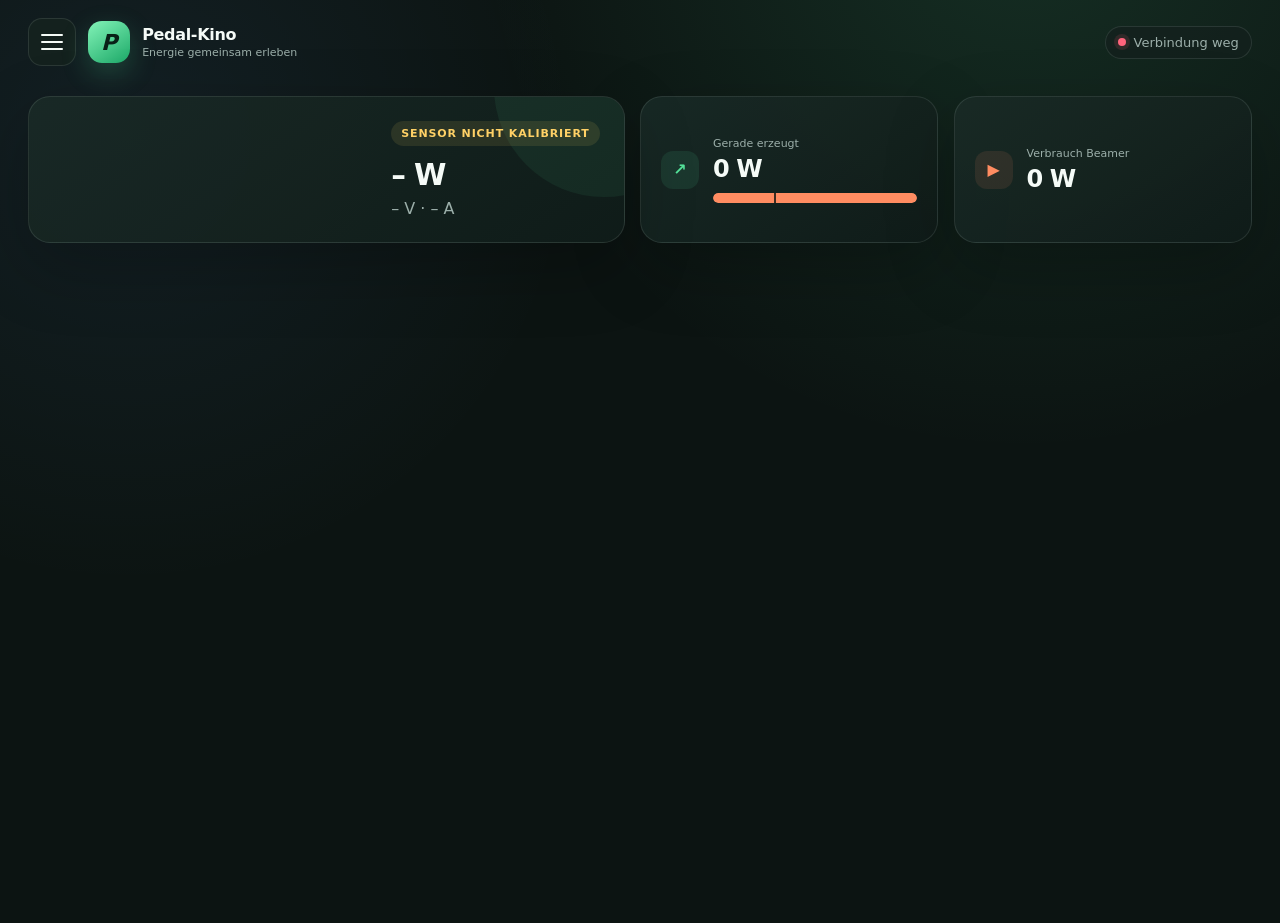
==== commit c430dcf6: "removed variable factor of battery sensor, replaced factor calculation by zero setting for battery s" ====
--- a/data/index.html
+++ b/data/index.html
@@ -28,7 +28,6 @@
       <button type="button" data-view="bike-3">Bike 3</button>
       <button type="button" data-view="bike-4">Bike 4</button>
       <button type="button" data-view="ranking">Rangliste</button>
-      <button type="button" data-view="settings">Einstellungen</button>
     </nav>
 
     <main>
@@ -45,7 +44,7 @@
 
           <article class="metric-card panel">
             <span class="metric-icon generated" aria-hidden="true">↗</span>
-            <div><small>Gerade erzeugt</small><strong><span id="generated-power">0</span> W</strong></div>
+            <div class="metric-body"><small>Gerade erzeugt</small><strong><span id="generated-power">0</span> W</strong><div class="power-bar" role="img" aria-label="Erzeugte Leistung, Skala 0 bis 500 Watt"><span id="generated-bar" data-state="low"></span></div></div>
           </article>
           <article class="metric-card panel">
             <span class="metric-icon consumed" aria-hidden="true">▶</span>
@@ -68,69 +67,6 @@
         <div id="ranking-list" class="ranking-list"></div>
       </section>
 
-      <section id="view-settings" class="view" aria-labelledby="settings-title">
-        <div class="section-heading">
-          <div><p class="eyebrow">Konfiguration</p><h1 id="settings-title">Einstellungen</h1></div>
-        </div>
-
-        <nav class="settings-subnav" aria-label="Einstellungsbereich">
-          <button type="button" class="active" data-settings-pane="general">Allgemein</button>
-          <button type="button" data-settings-pane="calibration">Kalibrieren 🔒</button>
-        </nav>
-
-        <section id="settings-general" class="settings-pane active">
-          <div class="settings-layout">
-          <article class="panel settings-card">
-            <div class="setting-copy"><h2>Datenquelle</h2><p>Im Demomodus entstehen realistische Testwerte direkt im Browser.</p></div>
-            <label class="switch"><input id="demo-mode" type="checkbox"><span></span><b>Demo</b></label>
-          </article>
-
-          <article class="panel settings-card vertical">
-            <div class="setting-copy"><h2>Aktive Fahrradplätze</h2><p>Alle vier Kanäle sind vorhanden. Deaktivierte Plätze erscheinen nicht in der Live-Auswertung.</p></div>
-            <div id="bike-settings" class="bike-settings"></div>
-          </article>
-
-          <article class="panel settings-card vertical">
-            <div class="setting-copy"><h2>Heim-WLAN</h2><p>Neue Zugangsdaten werden dauerhaft im ESP32 gespeichert. Nach dem Speichern startet er neu. Ist dieses WLAN nicht erreichbar, öffnet er wieder den Access Point „Pedal-Kino“.</p></div>
-            <div class="wifi-fields">
-              <label><span>WLAN-Name (SSID)</span><input id="wifi-ssid" type="text" maxlength="32" autocomplete="off" placeholder="z. B. MeinWLAN"></label>
-              <label><span>Passwort</span><input id="wifi-password" type="password" maxlength="63" autocomplete="new-password" placeholder="WLAN-Passwort"></label>
-            </div>
-          </article>
-
-          <article class="panel settings-card info-card">
-            <div class="setting-copy"><h2>Verbindung</h2><p>Aktueller Netzwerkstatus des ESP32.</p></div>
-            <dl><div><dt>Modus</dt><dd id="network-mode">–</dd></div><div><dt>WLAN</dt><dd id="network-ssid">–</dd></div><div><dt>Adresse</dt><dd id="network-address">–</dd></div><div><dt>Verbundene Geräte</dt><dd id="client-count">0</dd></div><div><dt>WebSocket</dt><dd>/ws</dd></div></dl>
-          </article>
-
-            <article class="panel settings-card vertical">
-            <div class="setting-copy"><h2>ADC-Rohwerte</h2><p>Live-Mittelwert sowie Minimum und Maximum aus dem jeweils letzten 500-ms-Messfenster.</p></div>
-            <div class="adc-table-wrap">
-              <table class="adc-table">
-                <thead><tr><th>Kanal</th><th>GPIO</th><th>Rohwert</th><th>Min</th><th>Max</th><th>Status</th></tr></thead>
-                <tbody id="adc-raw-values"><tr><td colspan="6">Noch keine Messwerte</td></tr></tbody>
-              </table>
-            </div>
-            </article>
-          </div>
-          <button id="save-settings" class="primary-button" type="button">Einstellungen speichern</button>
-        </section>
-
-        <section id="settings-calibration" class="settings-pane" aria-labelledby="calibration-title">
-          <aside class="calibration-warning" role="alert">
-            <strong>Warnung: Kalibrierung nur durch fachkundige Personen</strong>
-            <p>Nur durchführen, wenn du den Messaufbau sicher beherrschst und ein strombegrenztes Labornetzteil sowie ein geeignetes Referenzmessgerät zur Verfügung hast. Falsche Verdrahtung oder Stromstärken können Sensoren, ESP32, Leitungen und Netzteil beschädigen und zu gefährlicher Erwärmung führen.</p>
-          </aside>
-          <div class="calibration-heading">
-            <div><p class="eyebrow">Messwerte</p><h2 id="calibration-title">Sensoren kalibrieren</h2></div>
-            <div class="calibration-heading-actions">
-              <p>Der angezeigte ADC-Rohwert ist über 500 ms gemittelt. Lege den Referenzwert exakt an, kontrolliere ihn mit dem Referenzmessgerät und speichere dann den Punkt.</p>
-              <a class="secondary-button" href="/calibration.json" download="pedal-kino-calibration.json">Kalibrierdatei herunterladen</a>
-            </div>
-          </div>
-          <div id="calibration-sensors" class="calibration-sensors"></div>
-        </section>
-      </section>
     </main>
 
     <div id="toast" class="toast" role="status" aria-live="polite"></div>
--- a/data/app.css
+++ b/data/app.css
@@ -107,7 +107,9 @@
 .battery-copy { min-width: 145px; position: relative; z-index: 1; }
 .battery-copy h2 { margin: 12px 0 7px; font-size: clamp(20px, 2.3vw, 30px); letter-spacing: -.035em; }
 .battery-copy p { margin: 0; color: var(--muted); }
-.flow-badge { display: inline-flex; padding: 6px 10px; border-radius: 999px; color: var(--yellow); background: rgba(255, 209, 102, .1); font-size: 11px; font-weight: 800; text-transform: uppercase; letter-spacing: .08em; }
+.flow-badge { display: inline-grid; max-width: 100%; padding: 6px 10px; border-radius: 999px; color: var(--yellow); background: rgba(255, 209, 102, .1); font-size: 11px; font-weight: 800; text-transform: uppercase; letter-spacing: .08em; }
+.flow-badge > span { grid-area: 1 / 1; }
+.flow-badge .flow-ghost { visibility: hidden; }
 .flow-badge[data-state="charging"] { color: var(--green); background: rgba(84, 227, 154, .1); }
 .flow-badge[data-state="discharging"] { color: var(--orange); background: rgba(255, 140, 97, .1); }
 .metric-card { min-height: 110px; padding: 20px; display: flex; align-items: center; gap: 14px; }
@@ -118,6 +120,11 @@
 .metric-card small, .metric-card strong { display: block; }
 .metric-card small { color: var(--muted); font-size: 11px; margin-bottom: 5px; }
 .metric-card strong { font-size: 24px; letter-spacing: -.04em; }
+.metric-body { flex: 1; min-width: 0; }
+.power-bar { position: relative; height: 10px; margin-top: 10px; border-radius: 999px; background: rgba(245,251,247,.1); overflow: hidden; }
+.power-bar::after { content: ""; position: absolute; left: 30%; top: 0; bottom: 0; width: 2px; background: rgba(12,20,18,.8); }
+.power-bar span { display: block; height: 100%; border-radius: 999px; background: var(--orange); transition: width .45s cubic-bezier(.2,.8,.2,1), background-color .3s; }
+.power-bar span[data-state="good"] { background: var(--green); }
 
 .subheading { margin-bottom: 16px; }
 .subheading h2 { margin: 3px 0 0; font-size: 25px; letter-spacing: -.04em; }
@@ -199,6 +206,8 @@
 .settings-subnav button.active { color: #092017; background: var(--green); }
 .settings-pane { display: none; }
 .settings-pane.active { display: block; }
+.config-heading { align-items: center; }
+.config-back { width: 42px; height: 42px; display: grid; place-items: center; border: 1px solid var(--line); border-radius: 12px; color: var(--text); background: rgba(255,255,255,.04); font-size: 24px; font-weight: 800; text-decoration: none; }
 .settings-card { padding: 24px; display: flex; align-items: center; justify-content: space-between; gap: 30px; }
 .settings-card.vertical { display: block; }
 .setting-copy h2 { margin: 0 0 6px; font-size: 19px; }
@@ -219,6 +228,7 @@
 .wifi-fields label { display: grid; gap: 7px; color: var(--muted); font-size: 13px; font-weight: 700; }
 .wifi-fields input { width: 100%; box-sizing: border-box; padding: 12px 13px; border: 1px solid var(--line); border-radius: 10px; color: var(--text); background: rgba(4,12,10,.45); outline: none; }
 .wifi-fields input:focus { border-color: var(--green); box-shadow: 0 0 0 3px rgba(84,227,154,.1); }
+.danger-button { margin-top: 16px; padding: 10px 13px; border: 1px solid rgba(255,100,124,.38); border-radius: 10px; color: var(--red); background: rgba(255,100,124,.08); font-weight: 800; cursor: pointer; }
 .adc-table-wrap { margin-top: 18px; overflow-x: auto; }
 .adc-table { width: 100%; border-collapse: collapse; font-variant-numeric: tabular-nums; }
 .adc-table th, .adc-table td { padding: 10px 12px; border-bottom: 1px solid var(--line); text-align: right; white-space: nowrap; }
@@ -243,7 +253,7 @@
 .calibration-sensors { display: grid; grid-template-columns: repeat(auto-fit, minmax(min(460px, 100%), 1fr)); gap: 14px; }
 .calibration-card { padding: 22px; }
 .calibration-card.voltage-calibration, .calibration-card.battery-current-calibration, .calibration-card.bike-zero-calibration { grid-column: 1 / -1; }
-.battery-current-calibration .calibration-points { grid-template-columns: repeat(2, 1fr); }
+.battery-current-calibration .zero-channels { grid-template-columns: 1fr; }
 .calibration-card-head { display: flex; align-items: center; justify-content: space-between; gap: 20px; margin-bottom: 18px; }
 .calibration-card-head h3 { margin: 3px 0 0; font-size: 21px; }
 .live-raw { min-width: 94px; padding: 9px 12px; border: 1px solid rgba(104,169,255,.25); border-radius: 11px; text-align: right; background: rgba(104,169,255,.07); font-variant-numeric: tabular-nums; }
@@ -308,7 +318,7 @@
   .calibration-heading-actions { margin-top: 10px; }
   .calibration-sensors { grid-template-columns: 1fr; }
   .calibration-card.voltage-calibration, .calibration-card.battery-current-calibration, .calibration-card.bike-zero-calibration { grid-column: auto; }
-  .voltage-calibration .calibration-points, .battery-current-calibration .calibration-points { grid-template-columns: 1fr; }
+  .voltage-calibration .calibration-points { grid-template-columns: 1fr; }
   .settings-card { align-items: flex-start; }
   .zero-channels { grid-template-columns: 1fr 1fr; }
   .info-card { display: block; }
@@ -329,6 +339,6 @@
   .ranking-energy { font-size: 21px; }
   .ranking-live { grid-column: 2 / -1; justify-self: start; }
   .zero-channels { grid-template-columns: 1fr; }
-  .bike-zero-calibration .calibration-card-head { align-items: stretch; flex-direction: column; }
+  .bike-zero-calibration .calibration-card-head, .battery-current-calibration .calibration-card-head { align-items: stretch; flex-direction: column; }
 }
 @media (prefers-reduced-motion: reduce) { *, *::before, *::after { scroll-behavior: auto !important; transition-duration: .01ms !important; animation-duration: .01ms !important; } }
